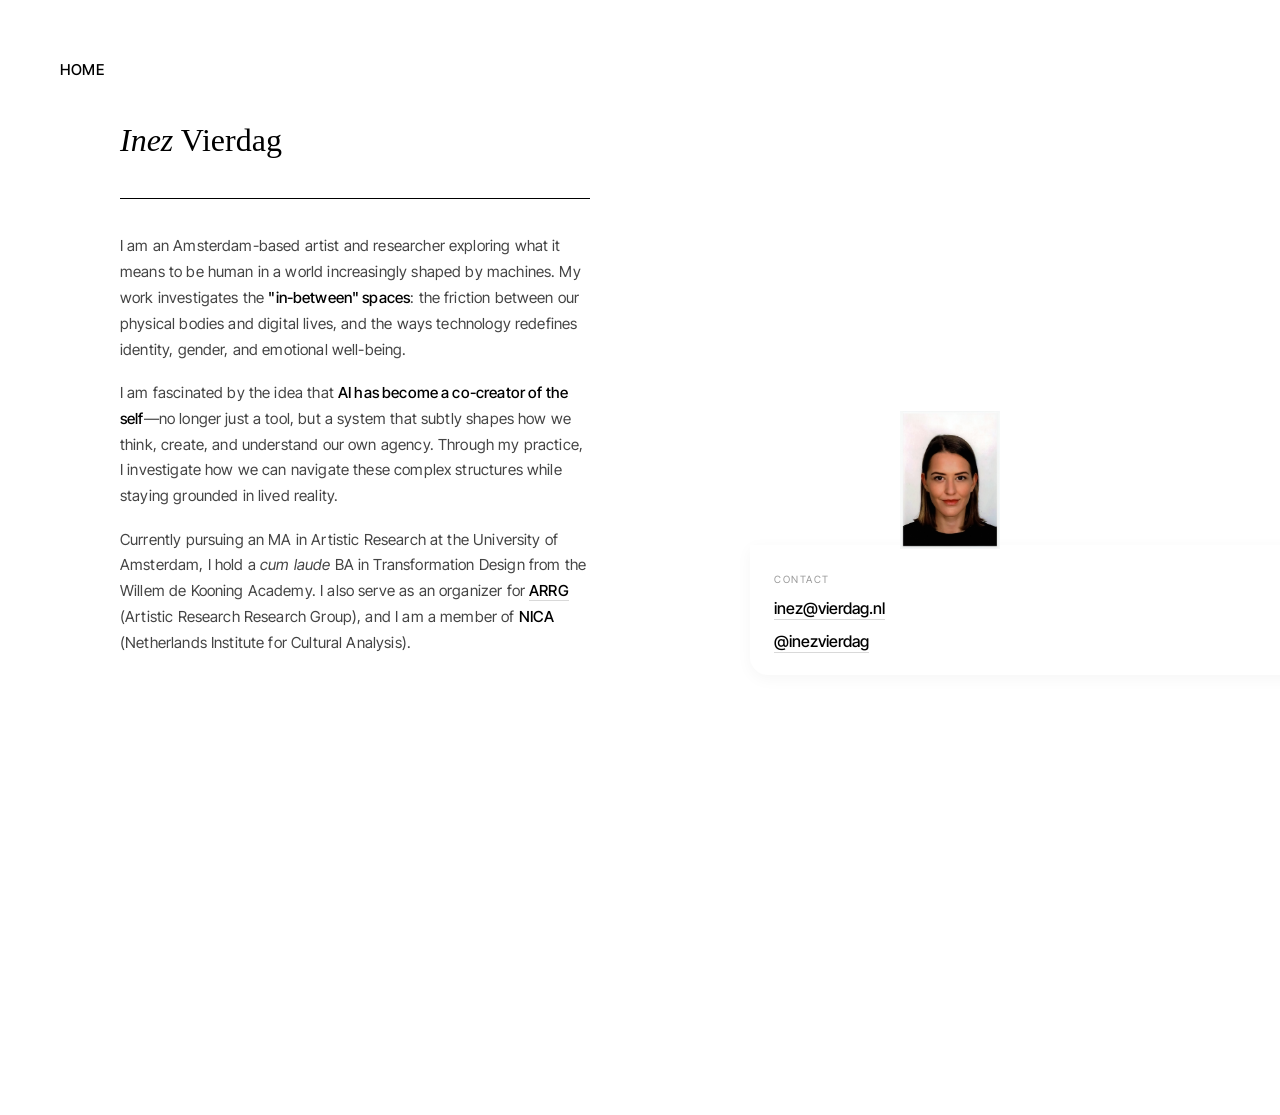
==== about.html @ 750e4aae "portfolio website" ====
<!DOCTYPE html>
<html lang="en">
<head>
    <meta charset="UTF-8">
    <meta name="viewport" content="width=device-width, initial-scale=1.0">
    <title>About | Inez Vierdag</title>
    <link rel="stylesheet" href="style.css">
    <link rel="preconnect" href="https://fonts.googleapis.com">
    <link rel="preconnect" href="https://fonts.gstatic.com" crossorigin>
    <link href="https://fonts.googleapis.com/css2?family=Inter+Tight:wght@400;500;800&family=Source+Serif+4:ital,wght@0,300;0,400;1,400&display=swap" rel="stylesheet">
</head>

<body class="project-page about-page">

    <nav>
        <div class="nav-item"><a href="index.html">Home</a></div>
        <div class="nav-item"><a href="about.html">About</a></div>
    </nav>

    <main class="split-layout">
        
        <section class="text-column">
            <h1 class="project-title"><em>Inez</em>  Vierdag</h1>
            <div class="meta-data">
                <br>
                <div class="exhibition-list">
                    <div class="ex-item fragment-link" data-target="about-image">
                    </div>
                </div>
            </div>
            <div class="project-abstract">
                <p>
                    I am an Amsterdam-based artist and researcher exploring what it means to be human in a world increasingly shaped by machines. My work investigates the <strong>"in-between" spaces</strong>: the friction between our physical bodies and digital lives, and the ways technology redefines identity, gender, and emotional well-being.
                </p>
                
                <p>
                    I am fascinated by the idea that <strong>AI has become a co-creator of the self</strong>—no longer just a tool, but a system that subtly shapes how we think, create, and understand our own agency. Through my practice, I investigate how we can navigate these complex structures while staying grounded in lived reality.
                </p>

                <p>
                    Currently pursuing an MA in Artistic Research at the University of Amsterdam, I hold a <em>cum laude</em> BA in Transformation Design from the Willem de Kooning Academy. I also serve as an organizer for <strong><a href="https://asca.uva.nl/content/research-groups/artistic-research/artistic-research.html" target="_blank" class="inline-link">ARRG</a></strong> (Artistic Research Research Group), and I am a member of <strong>NICA</strong> (Netherlands Institute for Cultural Analysis).
                </p>
            </div>
        </section>
        <section class="display-area" id="discovery-zone">
            <div class="contact-section meta-data">
                <p class="section-label">Contact</p>
                <p><a href="mailto:inez@vierdag.nl">inez@vierdag.nl</a></p>
                <p><a href="https://instagram.com/inezvierdag" target="_blank">@inezvierdag</a></p>
            </div>
            <div class="stack-container">
                <img id="about-image" src="assets/pf1.jpg" class="stack-item vivid" style="opacity: 1; max-height: 60vh !important; transform: translate(0,0);">
            </div>
        </section>
        
    </main>
</body>
</html>
---- style.css ----
/* GLOBAL SETTINGS */
body {
    font-family: 'Times New Roman', Times, serif;
    background-color: #ffffff;
    color: #000;
    height: 100vh;
    overflow: hidden;
    padding: 60px;
    cursor: default;
}
html, body {
    overflow-y: auto; 
    min-height: 100vh;
    overflow-x: hidden;
    scroll-behavior: smooth;
}

::-webkit-scrollbar {
    width: 6px;
}
::-webkit-scrollbar-thumb {
    background: rgba(0,0,0,0.1);
    border-radius: 10px;
}
a { text-decoration: none; cursor: pointer; }

/* --- MAIN NAVIGATION (Unified) --- */
nav,
.project-page nav,
.about-page nav {
    font-family: 'Inter Tight', sans-serif !important;
    display: flex;
    justify-content: space-between;
    align-items: center;
    width: 100%;
    font-size: 15px;
    font-weight: 500;
    font-style: normal;
    text-transform: uppercase;
    letter-spacing: 0.5px;
    margin-bottom: 40px;
    position: relative;
    z-index: 200;
    background: none;
    border: none;
    color: #000;
    gap: 0;
}

nav a,
.project-page nav a,
.about-page nav a {
    font-family: 'Inter Tight', sans-serif !important;
    font-weight: 500 !important;
    font-size: 15px !important;
    letter-spacing: 0.5px !important;
    text-transform: uppercase !important;
    color: #000 !important;
    background: none !important;
    border: none !important;
    text-decoration: none;
    padding: 0;
    transition: opacity 0.2s;
}

nav a:hover,
.project-page nav a:hover,
.about-page nav a:hover {
    opacity: 0.7;
}

/* Remove .main-nav and .project-nav customizations to avoid conflicts */
.main-nav, .main-nav .nav-item, .main-nav a, .project-nav { all: unset; }

/* --- NAV ITEM SPACING & ALIGNMENT --- */
.nav-item {
    display: flex;
    align-items: center;
    flex: 1 1 10;
    /* No extra padding for index-like look */
}

/* KINETIC CONTAINER */
.kinetic-container {
    display: flex;
    flex-direction: column;
    justify-content: center;
    height: 80vh; 
    position: relative;
    z-index: 10; 
}

/* MOVING ROWS */
.list-row {
    font-size: 3vw; 
    line-height: 1.8; 
    
    text-align: left; 
    padding-left: 15%;
    
    white-space: nowrap;
    animation: drift infinite alternate ease-in-out;
}

/* ANIMATION SPEEDS */
.delay-1 { animation-duration: 10s; }
.delay-2 { animation-duration: 14s; animation-direction: alternate-reverse; }
.delay-3 { animation-duration: 12s; }

@keyframes drift {
    0% { transform: translateX(-15px); }
    100% { transform: translateX(15px); }
}

/* LINK STYLES (More Visible/Direct) */
.hover-trigger {
    display: inline-block;
    color: transparent; 
    
    /* 2. DARKER OUTLINE */
    -webkit-text-stroke: 0.8px #888888; 
    
    /* 3. FASTER TRANSITION (Snappier) */
    transition: all 0.2s ease; 
}

.hover-trigger:hover {
    color: #000000; 
    -webkit-text-stroke: 0px transparent; 
    transform: translateX(10px); 
}

/* THE YEAR */
.year {
    font-family: 'Inter Tight', sans-serif;
    font-size: 1vw; 
    margin-left: 15px;
    font-style: normal;
    font-weight: 600; 
    color: #000;
    opacity: 1; 
}

/* FADE OTHERS */
.kinetic-container:hover .list-row a {
    opacity: 0.3; 
    filter: blur(0px); 
}

.kinetic-container .list-row a:hover {
    opacity: 1;
}

/* --- THE IMAGE CONTAINER --- */
#ghost-container {
    position: fixed;
    z-index: 100; 
    pointer-events: none; 
    opacity: 0;
    transition: opacity 0.3s ease; 
    background: transparent !important;
}

#ghost-image {
    display: block;
    width: 350px; 
    height: auto;
    box-shadow: none !important; 
    border: none !important;
    background: transparent !important;
}

#ghost-image img {
    background: transparent !important;
    border: none !important;
}

/* =========================================
   PROJECT PAGES :)
   ========================================= */

body.project-page {
    background-color: #ffffff;
    margin: 0;
    overflow: hidden; 
    height: 100vh;
    width: 100vw;
}

.split-layout {
    display: flex;
    width: 100vw;
    height: 100vh;
}


/* --- LEFT COLUMN: ULTRA-WIDE --- */
.text-column {
    width: 650px; 
    flex-shrink: 0;
    height: 100vh;
    padding: 0 120px 20px 60px; /* moved text higher by setting top padding to 0 */
    display: flex;
    flex-direction: column;
    z-index: 20;
    background-color: #fff;
    box-sizing: border-box;
}

.project-title {
    font-family: 'Times New Roman', Times, serif;
    font-size: 32px;
    font-weight: 300;
    margin-bottom: 40px;
    line-height: 1.1;
}

.meta-data {
    font-family: 'Inter Tight', sans-serif;
    font-size: 12px;
    text-transform: uppercase;
    border-top: 1px solid #000;
    width: 100%; 
    padding-top: 15px;
    margin-bottom: 0px;
}

.fragment-link {
    cursor: pointer;
    transition: opacity 0.3s ease;
    opacity: 0.5;
}
.fragment-link:hover { opacity: 1; }

.project-abstract {
    font-family: 'Source Serif 4', serif;
    font-size: 15px;
    line-height: 1.6;
    margin-top: 20px;
    margin-bottom: 1.2em; /* reduced from 3.5em to move contact section higher */
}

/* --- RIGHT SIDE: DYNAMIC SHAPE CANVAS --- */
.display-area {
    flex-grow: 1;
    height: 90vh;
    position:relative;
    background-color: #fff;
    overflow: visible;
    display: flex;
    align-items: center;
    justify-content: center;
}

.about-page .display-area .contact-section {
    position: absolute;
    right: 10px;
    left: 40px;
    top: 390px;
    z-index: 10;
    background: #fff;
    padding: 1.5em 2em 1em 2em;
    border-radius: 0 0 0 18px;
    box-shadow: 0 4px 16px rgba(0,0,0,0.04);
    align-items: flex-end;
    text-align: left;
}

/* --- THE STACK CONTAINER --- */
.stack-container {
    position: absolute;
    top: 50%;
    left: -150px; 
    right: 0;
    transform: translateY(-50%);
    height: 80vh; 
    display: flex;
    align-items: center;
    justify-content: center;
    pointer-events: none; 
    z-index: 100;
}

/* --- THE STACKED ITEMS --- */
.stack-item {
    position: absolute;
    width: auto;
    height: auto;
    max-width: 80%; 
    max-height: 60vh;
    
    opacity: 0; 
    filter: blur(10px);
    pointer-events: none; 
    
    transition: 
        opacity 2s cubic-bezier(0.25, 1, 0.5, 1), 
        filter 1s cubic-bezier(0.25, 1, 0.5, 1), 
        transform 1s cubic-bezier(0.25, 1, 0.5, 1);
}
/* ACTIVE STATE: Forced solid */
.stack-item.vivid {
    filter: blur(0px);
    z-index: 100;
    opacity: 1 !important; 
transition: 
        opacity 2s cubic-bezier(0.25, 1, 0.5, 1), 
        filter 1s cubic-bezier(0.25, 1, 0.5, 1), 
        transform 1s cubic-bezier(0.25, 1, 0.5, 1);
}

/* PINNED STATE: Forced solid and interactive */
.stack-item.pinned {
    filter: blur(0px);
    z-index: 200;
    pointer-events: auto;
    opacity: 1 !important; 
    transition: opacity 0.6s ease-out, filter 0.6s ease-out;
}

#media-3 {
    max-width: 60%; 
}
/* --- TARGETED SMALLER LOCAL VIDEO --- */
#media-4 {
    max-height: 60vh !important; 
    width: auto;
    display: flex;
    align-items: center;
    justify-content: center;
    background: transparent; 
}

#media-4 video {
    max-height: 60vh;
    width: auto;
    box-shadow: 0 10px 30px rgba(0,0,0,0.1);
}

/* --- OPTIONAL: ADJUSTING THE SCATTER RADIUS --- */
#media-4.vivid {
transition: 
        opacity 2s cubic-bezier(0.25, 1, 0.5, 1), 
        filter 1s cubic-bezier(0.25, 1, 0.5, 1), 
        transform 1s cubic-bezier(0.25, 1, 0.5, 1);
}
/* --- VIMEO: 9:16 CROP & VISIBILITY --- */

.vimeo-wrapper {
    /* Fixed vertical proportions for the crop */
    width: 36vh !important; 
    height: 60vh !important; 
    aspect-ratio: 9 / 16; 
    background: #000;
    overflow: hidden;
    display: flex;
    align-items: center;
    justify-content: center;
    box-shadow: 0 30px 60px rgba(0,0,0,0.3);
}

.vimeo-wrapper iframe {
    /* Scale and object-fit to achieve the 9:16 side-crop */
    width: 140%; 
    height: 100%;
    object-fit: cover;
    pointer-events: none;
}

/* --- STATES --- */
.stack-item.vivid {
    filter: blur(0px);
    opacity: 1 !important; 
    z-index: 150;
}

.stack-item.pinned {
    filter: blur(0px);
    opacity: 1 !important;
    z-index: 500;
    pointer-events: auto;
}

.pinned iframe {
    pointer-events: auto;
}
/* Special class applied via JS when triggered as a pair */
.stack-item.as-pair-1 {
    transform: translate(-55%, -5%) scale(0.85) !important;
    z-index: 150;
}

.stack-item.as-pair-2 {
    transform: translate(55%, 5%) scale(0.85) !important;
    z-index: 151;
}

/* Ensure media-3 starts visible on page load */
#media-3.vivid {
    opacity: 1 !important;
    filter: blur(0px);
    z-index: 100;
}


/* 1. THE BASE STATE (Hidden) */
.vimeo-wrapper-horizontal {
    position: absolute;
    width: 65vh !important; 
    aspect-ratio: 16 / 9; 
    background: #000;
    overflow: hidden;
    
    opacity: 0; 
    filter: blur(25px);
    pointer-events: none; 
    
    transition: 
        opacity 0.8s cubic-bezier(0.25, 1, 0.5, 1), 
        filter 0.8s cubic-bezier(0.25, 1, 0.5, 1), 
        transform 0.5s cubic-bezier(0.25, 1, 0.5, 1);
}

/* 2. THE VISIBLE STATE (When hovered) */
.vimeo-wrapper-horizontal.vivid {
    opacity: 1 !important;
    filter: blur(0px);
    z-index: 150;
}

/* 3. THE PINNED STATE (When clicked) */
.vimeo-wrapper-horizontal.pinned {
    opacity: 1 !important;
    filter: blur(0px);
    z-index: 500;
    pointer-events: auto;
}

/* 4. THE IFRAME RESET (Forces standard 16:9 look) */
.vimeo-wrapper-horizontal iframe {
    width: 100% !important;
    height: 100% !important;
    object-fit: cover;
}

/* Specific size for the opening image */
#media-7 {
    max-height: 40vh !important; 
    width: auto;
    box-shadow: 0 20px 40px rgba(0,0,0,0.1);
}

/* Ensure it stays sharp and centered when active */
#media-7.vivid {
    filter: blur(0px);
    opacity: 1 !important;
    transform: translate(0, 0); 
    z-index: 100;
}

/* Specific size for the opening image */
#media-10 {
    max-height: 10vh !important; 
    width: auto;
    box-shadow: 0 20px 40px rgba(0,0,0,0.1);
}

/* Ensure it stays sharp and centered when active */
#media-10.vivid {
    filter: blur(0px);
    opacity: 1 !important;
    transform: translate(0, 0); 
    z-index: 100;
}

/* =========================================
   ABOUT PAGE
   ========================================= */

.about-page .split-layout {
    align-items: flex-start; 
    padding-top: 4vh; 
}

/* 1. Name Title Spacing */
.about-page .project-title {
    margin-top: -2rem;
    margin-bottom: 0rem; 
    font-family: 'Times New Roman', Times, serif;
    font-size: 32px;
    font-weight: 300;
    margin-bottom: 40px;
    line-height: 1.1;
}

.about-page .display-area {
    margin-top: 0;
}

/* 2. Main Text Styling */
.about-page .project-abstract p {
    font-family: 'Inter Tight', sans-serif;
    font-size: 0.95rem;
    font-weight: 400;
    line-height: 1.7;
    color: #444;
    letter-spacing: 0.01em;
    margin-top: -1rem;
    margin-bottom: 2.2em; /* increased space between paragraphs */
}

.about-page .project-abstract strong {
    font-weight: 500;
    color: #000;
}

/* 3. Contact Section  */
.about-page .contact-section {
    margin-top: 0; /* removed negative margin, now flush with above */
    padding-bottom: 4rem; 
    border: none; 
}

.about-page .contact-section p {
    margin-bottom: 0.8rem; 
}

/* 4. Unified Link Styling (Contact & Inline) */
.about-page .inline-link {
    font-family: 'Inter Tight', sans-serif;
    text-decoration: none;
    color: #000;
    border-bottom: 1px solid rgba(0,0,0,0.15);
    transition: all 0.3s ease;
}
.about-page .contact-section a{
    font-family: 'Inter Tight', sans-serif;
    text-decoration: none;
    font-weight: 500;
    text-transform: none;
    color: #000;
    font-size: 1rem;
    border-bottom: 1px solid rgba(0,0,0,0.15); 
    transition: all 0.3s ease;
    padding-bottom: 1px;
    padding-top: -10px;
}

/* 5. Unified Hover State */
.about-page .contact-section a:hover,
.about-page .inline-link:hover {
    border-bottom-color: #000; 
    background-color: rgba(0,0,0,0.03); 
    opacity: 0.8;
}

.about-page .section-label {
    border: none;
    text-transform: uppercase;
    font-size: 10px;
    letter-spacing: 0.15em;
    color: #999;
    margin-bottom: 1.2rem;
    display: block;
}

/* --- ABOUT PAGE IMAGE  --- */

.about-page #about-image {
    max-height: 40vh !important; 
    width: auto;                 
    max-width: 100px;        
    display: block;
    margin-top: -10rem;        
}
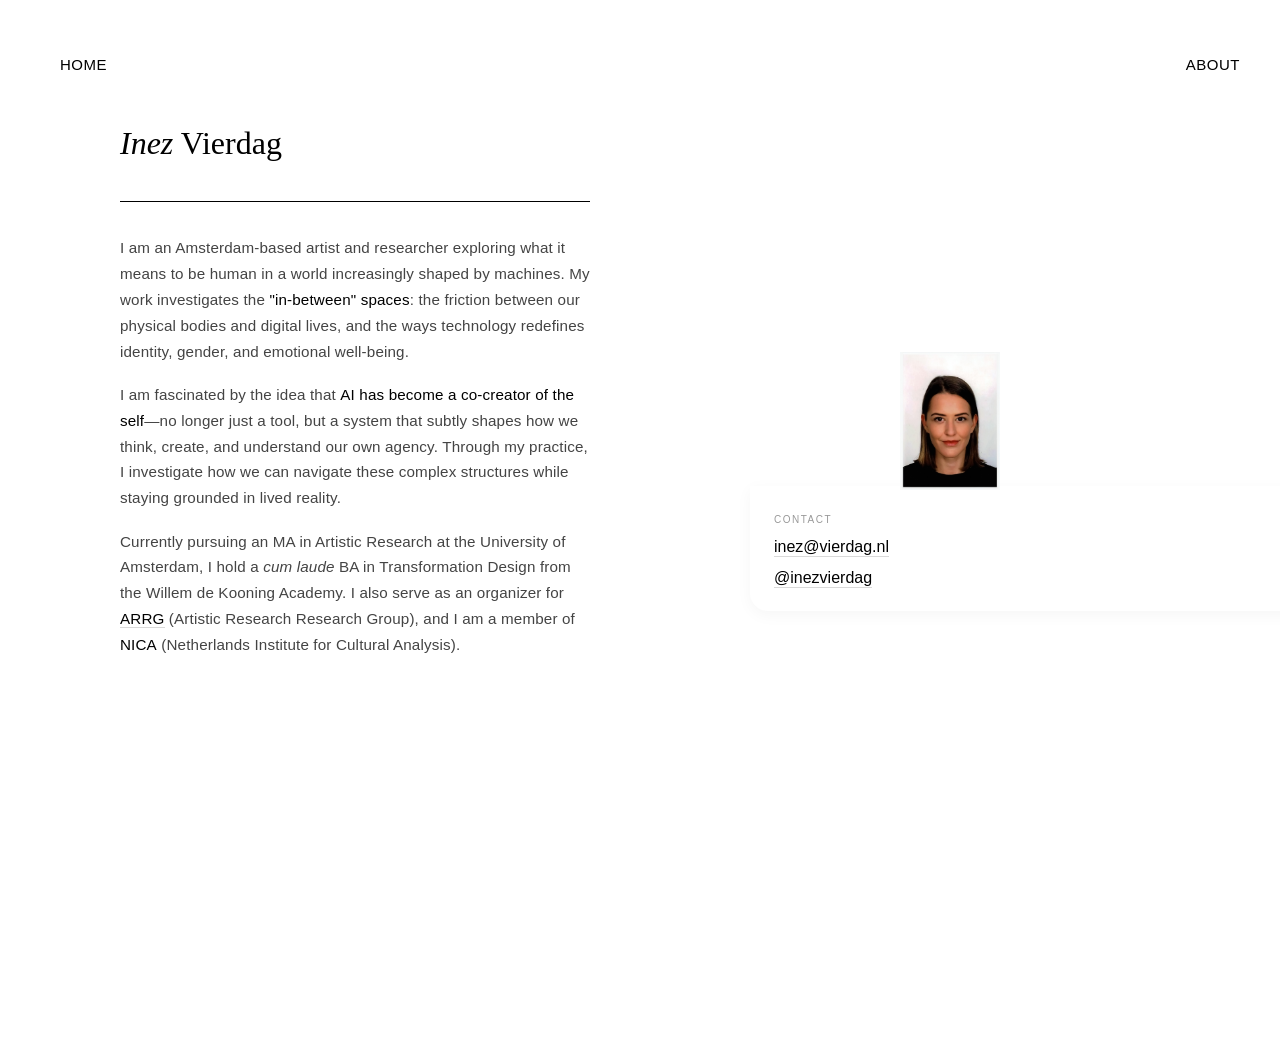
==== commit 2383c2b0: "small details" ====
--- a/about.html
+++ b/about.html
@@ -3,11 +3,8 @@
 <head>
     <meta charset="UTF-8">
     <meta name="viewport" content="width=device-width, initial-scale=1.0">
-    <title>About | Inez Vierdag</title>
-    <link rel="stylesheet" href="style.css">
-    <link rel="preconnect" href="https://fonts.googleapis.com">
-    <link rel="preconnect" href="https://fonts.gstatic.com" crossorigin>
-    <link href="https://fonts.googleapis.com/css2?family=Inter+Tight:wght@400;500;800&family=Source+Serif+4:ital,wght@0,300;0,400;1,400&display=swap" rel="stylesheet">
+    <title>Inez Vierdag | A.I. Doorbitch</title>
+    <link rel="stylesheet" href="../style.css">
 </head>
 
 <body class="project-page about-page">
--- a/style.css
+++ b/style.css
@@ -6,7 +6,7 @@
     height: 100vh;
     overflow: hidden;
     padding: 60px;
-    cursor: default;
+    cursor: pointer;
 }
 html, body {
     overflow-y: auto; 
@@ -33,34 +33,40 @@
     justify-content: space-between;
     align-items: center;
     width: 100%;
+    flex-wrap: wrap;
     font-size: 15px;
-    font-weight: 500;
+    font-weight: 600;
     font-style: normal;
     text-transform: uppercase;
     letter-spacing: 0.5px;
     margin-bottom: 40px;
+    padding: 8px 0;
     position: relative;
-    z-index: 200;
+    z-index: 500; /* ensure nav stays above other elements */
     background: none;
     border: none;
     color: #000;
-    gap: 0;
 }
 
 nav a,
 .project-page nav a,
 .about-page nav a {
     font-family: 'Inter Tight', sans-serif !important;
+    display: flex;
     font-weight: 500 !important;
+    align-items: center;
     font-size: 15px !important;
     letter-spacing: 0.5px !important;
+    margin-bottom: 40px;
     text-transform: uppercase !important;
     color: #000 !important;
     background: none !important;
     border: none !important;
     text-decoration: none;
-    padding: 0;
     transition: opacity 0.2s;
+    display: block; /* makes each link full-width on mobile */
+    padding: 8px 0;
+    z-index: 500; /* ensure nav stays above other elements */
 }
 
 nav a:hover,
@@ -69,8 +75,22 @@
     opacity: 0.7;
 }
 
-/* Remove .main-nav and .project-nav customizations to avoid conflicts */
-.main-nav, .main-nav .nav-item, .main-nav a, .project-nav { all: unset; }
+/* Adjust main-nav and project-nav without hiding links */
+.main-nav, .project-nav {
+    list-style: none;
+    margin: 0;
+    padding: 0;
+}
+
+.main-nav .nav-item,
+.main-nav a,
+.project-nav .nav-item,
+.project-nav a {
+    display: inline-block;
+    font-family: 'Inter Tight', sans-serif !important;
+    text-decoration: none;
+    color: #000;
+}
 
 /* --- NAV ITEM SPACING & ALIGNMENT --- */
 .nav-item {
@@ -220,9 +240,15 @@
     font-size: 12px;
     text-transform: uppercase;
     border-top: 1px solid #000;
+    font-weight: 400;
     width: 100%; 
     padding-top: 15px;
     margin-bottom: 0px;
+}
+
+.meta-data strong {
+    font-weight: 600;
+    color: #000;
 }
 
 .fragment-link {
@@ -484,7 +510,7 @@
 
 /* 1. Name Title Spacing */
 .about-page .project-title {
-    margin-top: -2rem;
+    margin-top: 0rem;
     margin-bottom: 0rem; 
     font-family: 'Times New Roman', Times, serif;
     font-size: 32px;
@@ -576,3 +602,154 @@
 
 
 
+/* =========================================
+   MOBILE-ONLY OPTIMIZED LAYOUT
+   max-width: 480px
+   ========================================= */
+/* ==============================
+   TRUE MOBILE LAYOUT (phones)
+   ============================== */
+@media (max-width: 480px) {
+
+    body,
+    body.project-page,
+    body.about-page {
+        padding: 16px;
+        height: auto !important;
+        min-height: 100dvh;
+        overflow-y: auto !important;
+    }
+
+    /* Stack main layout vertically */
+    .split-layout {
+        flex-direction: column !important;
+        width: 100% !important;
+        height: auto !important;
+    }
+
+    /* Full-width text column */
+    .text-column {
+        width: 100% !important;
+        padding: 16px !important;
+        height: auto !important;
+    }
+
+    /* Display area scales down */
+    .display-area {
+        width: 100% !important;
+        min-height: 30vh !important;
+        margin-top: 1rem;
+        overflow: visible !important;
+    }
+
+    /* Project title & abstract readable */
+    .project-title {
+        font-size: 6vw !important;
+        line-height: 1.3 !important;
+        margin-bottom: 1rem;
+    }
+
+    .project-abstract p {
+        font-size: 16px !important;
+        line-height: 1.6 !important;
+        margin-bottom: 1rem;
+    }
+
+    /* Scale stacked media */
+    .stack-item,
+    #media-3,
+    #media-4 video,
+    .vimeo-wrapper,
+    #media-7,
+    #media-10 {
+        max-width: 95% !important;
+        max-height: 40vh !important;
+        position: relative !important;
+        margin: 1rem auto !important;
+    }
+
+    .vimeo-wrapper iframe,
+    #media-4 video {
+        width: 100% !important;
+        height: auto !important;
+    }
+
+    /* Nav: vertical, touch-friendly */
+    nav {
+        flex-direction: column !important;
+        align-items: flex-start !important;
+        gap: 16px !important;
+    }
+
+    nav a {
+        font-size: 18px !important;
+        display: block !important;
+        padding: 8px 0 !important;
+    }
+
+    /* Contact section stacks below everything */
+    .about-page .contact-section {
+        position: relative !important;
+        top: auto !important;
+        left: auto !important;
+        right: auto !important;
+        margin-top: 2rem !important;
+        padding: 1.5rem !important;
+        box-shadow: none !important;
+    }
+
+    /* Disable hover effects on mobile */
+    .hover-trigger {
+        color: #000 !important;
+        -webkit-text-stroke: 0 !important;
+        transform: none !important;
+        opacity: 1 !important;
+    }
+
+    /* About button visible */
+    nav a[href*="about.html"] {
+        position: relative !important;
+        z-index: 1000 !important;
+        display: inline-block !important;
+    }
+
+    /* Kinetic rows simplified */
+    .list-row {
+        font-size: 6vw !important;
+        padding-left: 5% !important;
+        white-space: normal;
+    }
+
+    .year {
+        font-size: 3vw !important;
+    }
+}
+/* Ensure About link is visible on desktop and mobile */
+nav a[href*="about.html"] {
+    display: inline-block !important; /* horizontal layout for desktop */
+    position: relative !important;
+    z-index: 2000 !important; /* above stack-items and other content */
+    visibility: visible !important;
+    opacity: 1 !important;
+    pointer-events: auto !important;
+    right: 100px;
+    width: 100%;
+}
+/* Ensure nav and About link are always on top */
+nav {
+    position: fixed !important;
+    top: 40px;
+    left: 60px;
+    width: 100%;
+    z-index: 3000 !important;
+    background: rgba(255, 255, 255, 0.95); /* optional for visibility */
+}
+
+nav a[href*="about.html"] {
+    position: relative !important;
+    z-index: 3001 !important;
+}
+
+body.project-page .text-column {
+    padding-top: 30px !important; /* moves text down to match index */
+}
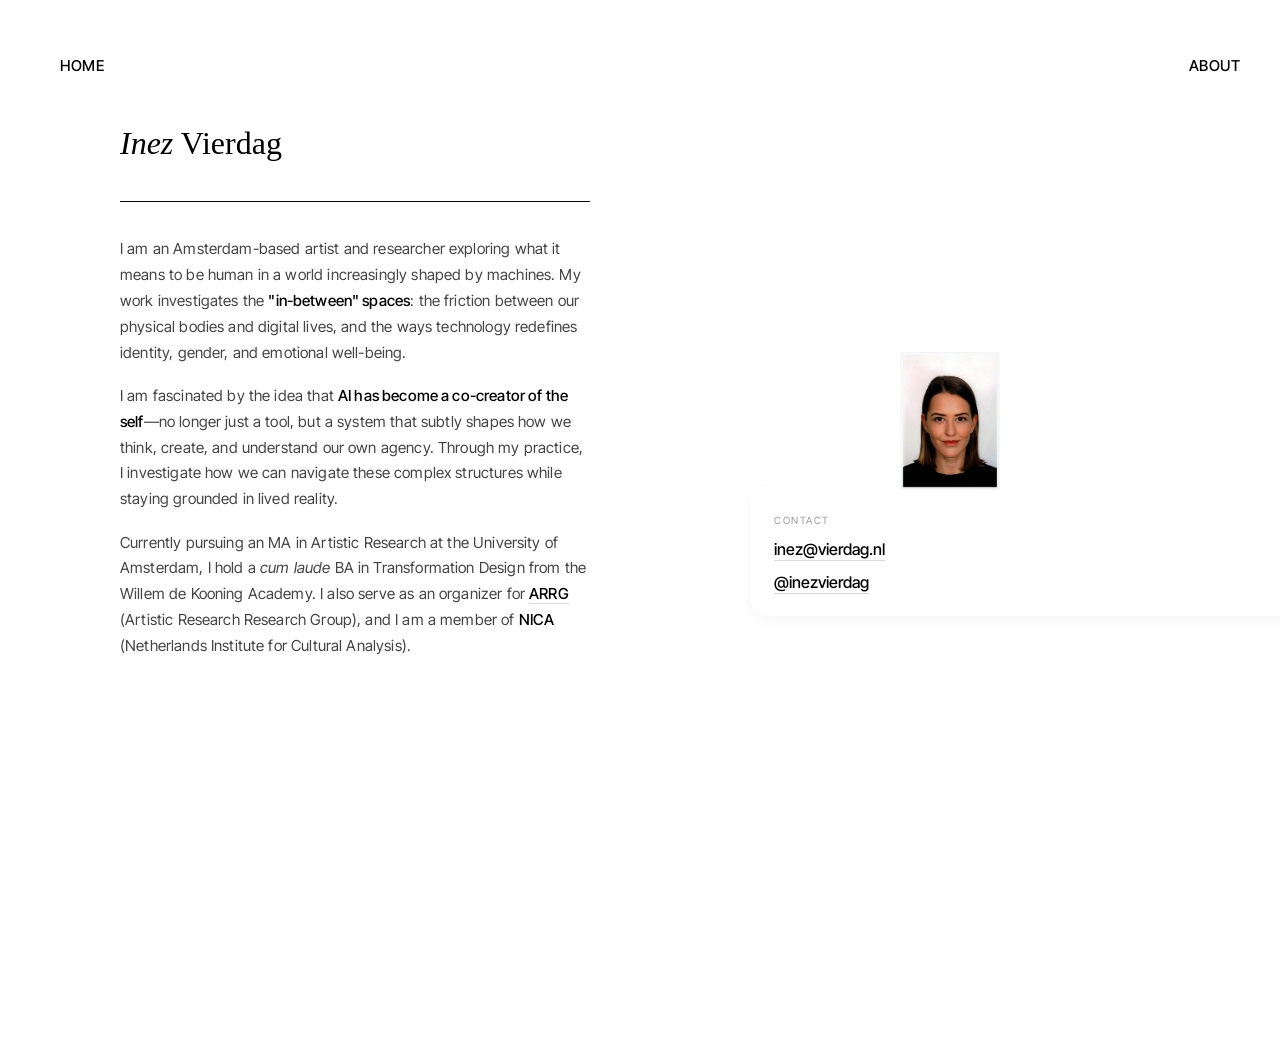
==== commit d134c7a3: "phone edit" ====
--- a/about.html
+++ b/about.html
@@ -5,6 +5,10 @@
     <meta name="viewport" content="width=device-width, initial-scale=1.0">
     <title>Inez Vierdag | A.I. Doorbitch</title>
     <link rel="stylesheet" href="../style.css">
+
+    <link rel="preconnect" href="https://fonts.googleapis.com">
+    <link rel="preconnect" href="https://fonts.gstatic.com" crossorigin>
+    <link href="https://fonts.googleapis.com/css2?family=Inter+Tight:ital,wght@0,400;0,600;1,400&family=Space+Grotesk:wght@300;400;600&display=swap" rel="stylesheet">
 </head>
 
 <body class="project-page about-page">
--- a/style.css
+++ b/style.css
@@ -723,6 +723,73 @@
     .year {
         font-size: 3vw !important;
     }
+
+    /* Mobile-specific nav adjustments */
+    nav {
+        position: relative !important;
+        top: auto !important;
+        left: auto !important;
+        width: 100% !important;
+        background: none !important;
+        z-index: auto !important;
+    }
+
+    nav a[href*="about.html"] {
+        right: auto !important;
+        width: auto !important;
+    }
+}
+
+/* Mobile-specific layout adjustments */
+@media (max-width: 480px) {
+
+    /* Stack nav items vertically */
+    nav {
+        flex-direction: column !important;
+        align-items: flex-start !important;
+        gap: 16px !important;
+        position: relative !important; /* ensure nav is in flow */
+        top: auto !important;
+        left: auto !important;
+        width: 100% !important;
+        background: none !important;
+        z-index: auto !important;
+    }
+
+    /* About link and all nav links full width */
+    nav a {
+        display: block !important;
+        width: 100% !important;
+        position: relative !important;
+        z-index: 1000 !important;
+        padding: 8px 0 !important;
+    }
+
+    /* Move text-column below nav */
+    .text-column {
+        padding-top: 16px !important;
+        width: 100% !important;
+        order: 1; /* ensure it appears below nav in flex container */
+    }
+
+    /* Adjust main split layout to column */
+    .split-layout {
+        flex-direction: column !important;
+        height: auto !important;
+    }
+
+    /* Optional: reduce spacing for mobile readability */
+    .project-title {
+        font-size: 6vw !important;
+        line-height: 1.3 !important;
+        margin-bottom: 1rem !important;
+    }
+
+    .project-abstract p {
+        font-size: 16px !important;
+        line-height: 1.6 !important;
+        margin-bottom: 1rem !important;
+    }
 }
 /* Ensure About link is visible on desktop and mobile */
 nav a[href*="about.html"] {
@@ -752,4 +819,269 @@
 
 body.project-page .text-column {
     padding-top: 30px !important; /* moves text down to match index */
+}
+/* Mobile: stack text above image and reduce text width */
+@media (max-width: 480px) {
+
+    /* Reduce width of text-column for readability */
+    .text-column {
+        width: 90% !important;
+        max-width: 400px !important;
+        padding: 16px !important;
+        margin: 0 auto !important;
+    }
+
+    /* Stack display-area under text-column */
+    .display-area {
+        width: 100% !important;
+        margin-top: 1rem !important;
+        order: 2 !important; /* ensures it comes after text-column */
+    }
+
+    /* Ensure stack items and media scale properly */
+    .stack-item,
+    #media-3,
+    #media-4 video,
+    .vimeo-wrapper,
+    #media-7,
+    #media-10 {
+        max-width: 95% !important;
+        max-height: 40vh !important;
+        position: relative !important;
+        margin: 1rem auto !important;
+    }
+}
+/* Mobile: center display-area image */
+@media (max-width: 480px) {
+
+    .display-area {
+        display: flex !important;
+        justify-content: center !important;
+        align-items: center !important;
+        flex-direction: column !important;
+    }
+
+    .stack-item,
+    #media-3,
+    #media-4 video,
+    .vimeo-wrapper,
+    #media-7,
+    #media-10 {
+        margin-left: auto !important;
+        margin-right: auto !important;
+    }
+}
+/* Mobile: full-width nav above text */
+@media (max-width: 480px) {
+    nav {
+        position: relative !important; /* ensure nav is in flow, not over text */
+        top: auto !important;
+        left: auto !important;
+        width: 100% !important; /* full width */
+        background: #fff !important; /* optional background for visibility */
+        z-index: auto !important;
+        flex-direction: column !important;
+        align-items: flex-start !important;
+        gap: 16px !important;
+        padding: 8px 0 !important;
+    }
+
+    nav a {
+        width: 100% !important; /* full-width links */
+        display: block !important;
+        padding: 8px 16px !important; /* touch-friendly padding */
+    }
+
+    /* Ensure text-column is below nav */
+    .split-layout {
+        flex-direction: column !important;
+    }
+
+    .text-column {
+        order: 2 !important; /* text below nav */
+        width: 90% !important;
+        max-width: 400px !important;
+        margin: 0 auto !important;
+        padding: 8px 16px !important; /* reduced top/bottom padding */
+    }
+
+    .display-area {
+        order: 3 !important; /* images below text */
+        width: 100% !important;
+        margin-top: 1rem !important;
+    }
+}
+/* Mobile: nav over text, top-right corner, minimal spacing, no background */
+@media (max-width: 480px) {
+    nav {
+        position: absolute !important;
+        top: 8px !important;
+        right: 8px !important;
+        width: auto !important;
+        background: transparent !important; /* remove white background */
+        padding: 4px 8px !important; /* reduced padding */
+        flex-direction: column !important;
+        align-items: flex-end !important;
+        z-index: 4000 !important; /* above other content */
+    }
+
+    nav a {
+        width: auto !important;
+        display: block !important;
+        padding: 2px 4px !important; /* minimal padding */
+        text-align: right !important;
+    }
+
+    .split-layout {
+        flex-direction: column !important; /* keep text and images stacked */
+    }
+
+    .text-column {
+        order: 2 !important; /* text below nav visually */
+        margin-top: 0 !important;
+        padding: 8px 16px !important;
+    }
+}
+/* Mobile improvements for index page */
+@media (max-width: 480px) {
+
+    /* Stack nav vertically and place top-right for index page */
+    body.index-page nav {
+        position: absolute !important;
+        top: 8px !important;
+        right: 8px !important;
+        width: auto !important;
+        background: transparent !important;
+        padding: 4px 8px !important;
+        flex-direction: column !important;
+        align-items: flex-end !important;
+        z-index: 4000 !important;
+    }
+
+    body.index-page nav a {
+        display: block !important;
+        width: auto !important;
+        padding: 2px 4px !important;
+        text-align: right !important;
+    }
+
+    /* Stack main content vertically */
+    body.index-page .split-layout {
+        flex-direction: column !important;
+        width: 100% !important;
+        height: auto !important;
+    }
+
+    /* Make kinetic container readable */
+    body.index-page .kinetic-container {
+        height: auto !important;
+        padding-top: 16px !important;
+        padding-bottom: 16px !important;
+    }
+
+    body.index-page .list-row {
+        font-size: 6vw !important;
+        padding-left: 5% !important;
+        white-space: normal;
+        line-height: 1.6 !important;
+    }
+
+    body.index-page .year {
+        font-size: 3vw !important;
+    }
+
+    /* Center and resize ghost images */
+    #ghost-container, #ghost-image {
+        width: 90% !important;
+        max-width: 300px !important;
+        margin: 0 auto !important;
+        left: 50% !important;
+        transform: translateX(-50%) !important;
+    }
+
+    /* Reduce spacing around text */
+    body.index-page .text-column {
+        width: 90% !important;
+        max-width: 400px !important;
+        padding: 8px 16px !important;
+        margin: 0 auto !important;
+    }
+
+    /* Adjust project title */
+    body.index-page .project-title {
+        font-size: 6vw !important;
+        line-height: 1.3 !important;
+        margin-bottom: 1rem !important;
+    }
+
+}
+
+/* Mobile: larger index page text and elements */
+@media (max-width: 480px) {
+
+    /* Make kinetic container taller for visibility */
+    body.index-page .kinetic-container {
+        height: auto !important;
+        min-height: 50vh !important;
+        padding-top: 24px !important;
+        padding-bottom: 24px !important;
+    }
+
+    /* Increase font size of moving rows */
+    body.index-page .list-row {
+        font-size: 8vw !important;
+        padding-left: 5% !important;
+        white-space: normal;
+        line-height: 1.6 !important;
+    }
+
+    /* Increase year size */
+    body.index-page .year {
+        font-size: 4vw !important;
+    }
+
+    /* Center and enlarge ghost images */
+    #ghost-container, #ghost-image {
+        width: 95% !important;
+        max-width: 400px !important;
+        margin: 0 auto !important;
+        left: 50% !important;
+        transform: translateX(-50%) !important;
+    }
+
+    /* Increase text column width for readability */
+    body.index-page .text-column {
+        width: 95% !important;
+        max-width: 450px !important;
+        padding: 12px 16px !important;
+        margin: 0 auto !important;
+    }
+
+    /* Project title bigger */
+    body.index-page .project-title {
+        font-size: 8vw !important;
+        line-height: 1.3 !important;
+        margin-bottom: 1.2rem !important;
+    }
+}
+@media (max-width: 420px) {
+
+    body.index-page .text-column {
+        font-size: 18px !important;
+    }
+
+    body.index-page .list-row {
+        font-size: 10vw !important; 
+    }
+
+    body.index-page .project-title {
+        font-size: 10vw !important;
+        line-height: 1.3 !important;
+    }
+}
+@media (max-width: 420px) {
+    body.index-page nav a {
+        font-size: 20px !important; 
+        padding: 10px 8px !important; /* slightly more padding */
+    }
 }
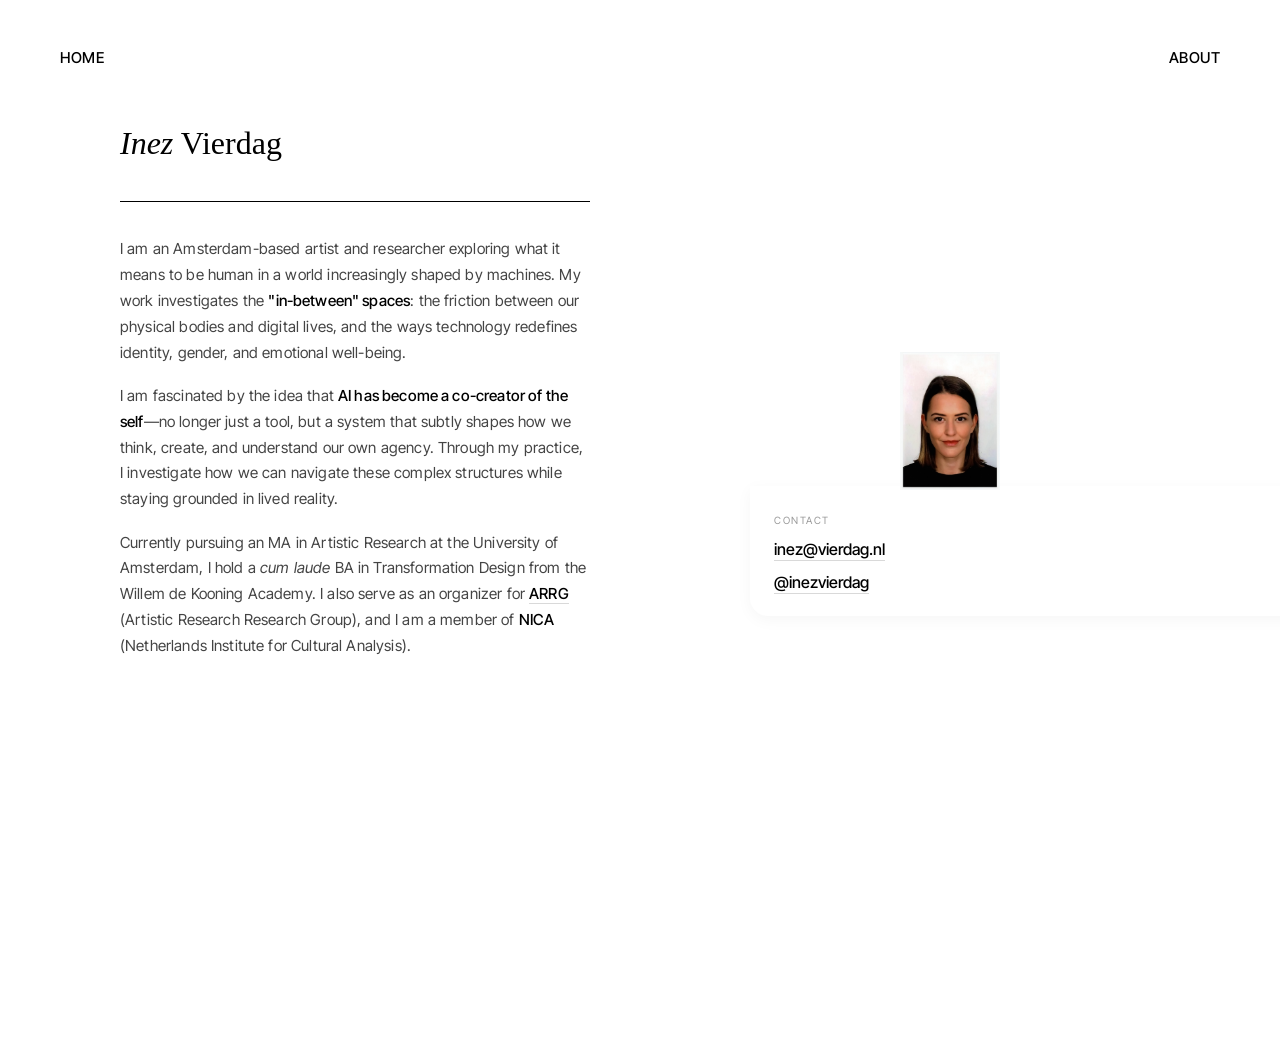
==== commit 19350497: "fix(site): repair broken assets, mobile/tablet layout; add design tokens" ====
--- a/about.html
+++ b/about.html
@@ -8,7 +8,7 @@
 
     <link rel="preconnect" href="https://fonts.googleapis.com">
     <link rel="preconnect" href="https://fonts.gstatic.com" crossorigin>
-    <link href="https://fonts.googleapis.com/css2?family=Inter+Tight:ital,wght@0,400;0,600;1,400&family=Space+Grotesk:wght@300;400;600&display=swap" rel="stylesheet">
+    <link href="https://fonts.googleapis.com/css2?family=Inter+Tight:ital,wght@0,400;0,600;1,400&family=Source+Serif+4:ital,opsz,wght@0,8..60,400;1,8..60,400&display=swap" rel="stylesheet">
 </head>
 
 <body class="project-page about-page">
--- a/style.css
+++ b/style.css
@@ -1,11 +1,38 @@
+/* DESIGN TOKENS */
+:root {
+    /* Color */
+    --color-ink: #000;
+    --color-paper: #fff;
+    --color-body-text: #444;
+    --color-muted: #999;
+    --color-line: rgba(0, 0, 0, 0.1);
+    --color-line-strong: rgba(0, 0, 0, 0.15);
+    --color-shadow-soft: rgba(0, 0, 0, 0.04);
+    --color-shadow-mid: rgba(0, 0, 0, 0.1);
+    --color-shadow-strong: rgba(0, 0, 0, 0.3);
+
+    /* Typography */
+    --font-serif: 'Times New Roman', Times, serif;
+    --font-sans: 'Inter Tight', sans-serif;
+    --font-serif-body: 'Source Serif 4', serif;
+
+    /* Spacing */
+    --space-page-padding: 60px;
+    --space-nav-gap: 40px;
+
+    /* Layout */
+    --width-text-column: 650px;
+    --width-text-column-tablet: 40vw;
+}
+
 /* GLOBAL SETTINGS */
 body {
-    font-family: 'Times New Roman', Times, serif;
-    background-color: #ffffff;
-    color: #000;
+    font-family: var(--font-serif);
+    background-color: var(--color-paper);
+    color: var(--color-ink);
     height: 100vh;
     overflow: hidden;
-    padding: 60px;
+    padding: var(--space-page-padding);
     cursor: pointer;
 }
 html, body {
@@ -24,54 +51,46 @@
 }
 a { text-decoration: none; cursor: pointer; }
 
-/* --- MAIN NAVIGATION (Unified) --- */
-nav,
-.project-page nav,
-.about-page nav {
-    font-family: 'Inter Tight', sans-serif !important;
+/* --- MAIN NAVIGATION (single source of truth — fixed overlay, all pages) --- */
+nav {
+    font-family: var(--font-sans);
     display: flex;
     justify-content: space-between;
     align-items: center;
-    width: 100%;
     flex-wrap: wrap;
     font-size: 15px;
     font-weight: 600;
     font-style: normal;
     text-transform: uppercase;
     letter-spacing: 0.5px;
-    margin-bottom: 40px;
-    padding: 8px 0;
-    position: relative;
-    z-index: 500; /* ensure nav stays above other elements */
+    position: fixed;
+    top: 40px;
+    left: var(--space-page-padding);
+    width: calc(100% - (var(--space-page-padding) * 2));
+    z-index: 3000;
     background: none;
     border: none;
-    color: #000;
-}
-
-nav a,
-.project-page nav a,
-.about-page nav a {
-    font-family: 'Inter Tight', sans-serif !important;
-    display: flex;
-    font-weight: 500 !important;
-    align-items: center;
-    font-size: 15px !important;
-    letter-spacing: 0.5px !important;
-    margin-bottom: 40px;
-    text-transform: uppercase !important;
-    color: #000 !important;
-    background: none !important;
-    border: none !important;
+    color: var(--color-ink);
+    padding: 0;
+    margin: 0;
+}
+
+nav a {
+    font-family: var(--font-sans);
+    display: block;
+    font-weight: 500;
+    font-size: 15px;
+    letter-spacing: 0.5px;
+    text-transform: uppercase;
+    color: var(--color-ink);
+    background: none;
+    border: none;
     text-decoration: none;
     transition: opacity 0.2s;
-    display: block; /* makes each link full-width on mobile */
     padding: 8px 0;
-    z-index: 500; /* ensure nav stays above other elements */
-}
-
-nav a:hover,
-.project-page nav a:hover,
-.about-page nav a:hover {
+}
+
+nav a:hover {
     opacity: 0.7;
 }
 
@@ -87,9 +106,9 @@
 .project-nav .nav-item,
 .project-nav a {
     display: inline-block;
-    font-family: 'Inter Tight', sans-serif !important;
+    font-family: var(--font-sans);
     text-decoration: none;
-    color: #000;
+    color: var(--color-ink);
 }
 
 /* --- NAV ITEM SPACING & ALIGNMENT --- */
@@ -145,19 +164,19 @@
 }
 
 .hover-trigger:hover {
-    color: #000000; 
+    color: var(--color-ink); 
     -webkit-text-stroke: 0px transparent; 
     transform: translateX(10px); 
 }
 
 /* THE YEAR */
 .year {
-    font-family: 'Inter Tight', sans-serif;
+    font-family: var(--font-sans);
     font-size: 1vw; 
     margin-left: 15px;
     font-style: normal;
     font-weight: 600; 
-    color: #000;
+    color: var(--color-ink);
     opacity: 1; 
 }
 
@@ -200,7 +219,7 @@
    ========================================= */
 
 body.project-page {
-    background-color: #ffffff;
+    background-color: var(--color-paper);
     margin: 0;
     overflow: hidden; 
     height: 100vh;
@@ -216,19 +235,20 @@
 
 /* --- LEFT COLUMN: ULTRA-WIDE --- */
 .text-column {
-    width: 650px; 
+    width: var(--width-text-column);
+    max-width: 55vw;
     flex-shrink: 0;
     height: 100vh;
     padding: 0 120px 20px 60px; /* moved text higher by setting top padding to 0 */
     display: flex;
     flex-direction: column;
     z-index: 20;
-    background-color: #fff;
+    background-color: var(--color-paper);
     box-sizing: border-box;
 }
 
 .project-title {
-    font-family: 'Times New Roman', Times, serif;
+    font-family: var(--font-serif);
     font-size: 32px;
     font-weight: 300;
     margin-bottom: 40px;
@@ -236,10 +256,10 @@
 }
 
 .meta-data {
-    font-family: 'Inter Tight', sans-serif;
+    font-family: var(--font-sans);
     font-size: 12px;
     text-transform: uppercase;
-    border-top: 1px solid #000;
+    border-top: 1px solid var(--color-ink);
     font-weight: 400;
     width: 100%; 
     padding-top: 15px;
@@ -248,7 +268,7 @@
 
 .meta-data strong {
     font-weight: 600;
-    color: #000;
+    color: var(--color-ink);
 }
 
 .fragment-link {
@@ -259,7 +279,7 @@
 .fragment-link:hover { opacity: 1; }
 
 .project-abstract {
-    font-family: 'Source Serif 4', serif;
+    font-family: var(--font-serif-body);
     font-size: 15px;
     line-height: 1.6;
     margin-top: 20px;
@@ -271,7 +291,7 @@
     flex-grow: 1;
     height: 90vh;
     position:relative;
-    background-color: #fff;
+    background-color: var(--color-paper);
     overflow: visible;
     display: flex;
     align-items: center;
@@ -284,7 +304,7 @@
     left: 40px;
     top: 390px;
     z-index: 10;
-    background: #fff;
+    background: var(--color-paper);
     padding: 1.5em 2em 1em 2em;
     border-radius: 0 0 0 18px;
     box-shadow: 0 4px 16px rgba(0,0,0,0.04);
@@ -377,7 +397,7 @@
     width: 36vh !important; 
     height: 60vh !important; 
     aspect-ratio: 9 / 16; 
-    background: #000;
+    background: var(--color-ink);
     overflow: hidden;
     display: flex;
     align-items: center;
@@ -434,7 +454,7 @@
     position: absolute;
     width: 65vh !important; 
     aspect-ratio: 16 / 9; 
-    background: #000;
+    background: var(--color-ink);
     overflow: hidden;
     
     opacity: 0; 
@@ -512,7 +532,7 @@
 .about-page .project-title {
     margin-top: 0rem;
     margin-bottom: 0rem; 
-    font-family: 'Times New Roman', Times, serif;
+    font-family: var(--font-serif);
     font-size: 32px;
     font-weight: 300;
     margin-bottom: 40px;
@@ -525,11 +545,11 @@
 
 /* 2. Main Text Styling */
 .about-page .project-abstract p {
-    font-family: 'Inter Tight', sans-serif;
+    font-family: var(--font-sans);
     font-size: 0.95rem;
     font-weight: 400;
     line-height: 1.7;
-    color: #444;
+    color: var(--color-body-text);
     letter-spacing: 0.01em;
     margin-top: -1rem;
     margin-bottom: 2.2em; /* increased space between paragraphs */
@@ -537,7 +557,7 @@
 
 .about-page .project-abstract strong {
     font-weight: 500;
-    color: #000;
+    color: var(--color-ink);
 }
 
 /* 3. Contact Section  */
@@ -553,18 +573,18 @@
 
 /* 4. Unified Link Styling (Contact & Inline) */
 .about-page .inline-link {
-    font-family: 'Inter Tight', sans-serif;
+    font-family: var(--font-sans);
     text-decoration: none;
-    color: #000;
+    color: var(--color-ink);
     border-bottom: 1px solid rgba(0,0,0,0.15);
     transition: all 0.3s ease;
 }
 .about-page .contact-section a{
-    font-family: 'Inter Tight', sans-serif;
+    font-family: var(--font-sans);
     text-decoration: none;
     font-weight: 500;
     text-transform: none;
-    color: #000;
+    color: var(--color-ink);
     font-size: 1rem;
     border-bottom: 1px solid rgba(0,0,0,0.15); 
     transition: all 0.3s ease;
@@ -575,7 +595,7 @@
 /* 5. Unified Hover State */
 .about-page .contact-section a:hover,
 .about-page .inline-link:hover {
-    border-bottom-color: #000; 
+    border-bottom-color: var(--color-ink); 
     background-color: rgba(0,0,0,0.03); 
     opacity: 0.8;
 }
@@ -585,7 +605,7 @@
     text-transform: uppercase;
     font-size: 10px;
     letter-spacing: 0.15em;
-    color: #999;
+    color: var(--color-muted);
     margin-bottom: 1.2rem;
     display: block;
 }
@@ -602,56 +622,95 @@
 
 
 
+body.project-page .text-column {
+    padding-top: 30px; /* clears the fixed nav on project/about pages */
+}
+
 /* =========================================
-   MOBILE-ONLY OPTIMIZED LAYOUT
-   max-width: 480px
+   TABLET (481px – 900px)
+   Keeps the split layout but lets the text
+   column shrink so the display-area (and the
+   About page contact block inside it) always
+   has real room instead of collapsing to ~0.
    ========================================= */
-/* ==============================
-   TRUE MOBILE LAYOUT (phones)
-   ============================== */
+@media (max-width: 900px) {
+    .text-column {
+        max-width: 42vw;
+        padding: 0 40px 20px 40px;
+    }
+
+    /* Anchor to the bottom instead of a fixed 390px from the top —
+       at narrower widths the vertically-centered photo above would
+       otherwise overlap this fixed position. */
+    .about-page .display-area .contact-section {
+        top: auto;
+        bottom: 40px;
+        left: 24px;
+        right: 24px;
+    }
+
+    .about-page #about-image {
+        max-height: 30vh !important;
+    }
+}
+
+/* =========================================
+   MOBILE (max-width: 480px)
+   Single consolidated breakpoint — the split
+   layout stacks into one column.
+   ========================================= */
 @media (max-width: 480px) {
 
     body,
-    body.project-page,
-    body.about-page {
+    body.project-page {
         padding: 16px;
-        height: auto !important;
+        height: auto;
         min-height: 100dvh;
-        overflow-y: auto !important;
+        overflow-y: auto;
+        width: auto;
     }
 
     /* Stack main layout vertically */
     .split-layout {
-        flex-direction: column !important;
-        width: 100% !important;
-        height: auto !important;
-    }
-
-    /* Full-width text column */
+        flex-direction: column;
+        width: 100%;
+        height: auto;
+    }
+
     .text-column {
-        width: 100% !important;
-        padding: 16px !important;
-        height: auto !important;
-    }
-
-    /* Display area scales down */
+        width: 90%;
+        max-width: 400px;
+        height: auto;
+        padding: 16px;
+        margin: 0 auto;
+        order: 1;
+    }
+
+    body.project-page .text-column {
+        padding-top: 16px;
+    }
+
     .display-area {
-        width: 100% !important;
-        min-height: 30vh !important;
+        width: 100%;
+        min-height: 30vh;
         margin-top: 1rem;
-        overflow: visible !important;
-    }
-
-    /* Project title & abstract readable */
+        overflow: visible;
+        order: 2;
+        display: flex;
+        justify-content: center;
+        align-items: center;
+        flex-direction: column;
+    }
+
     .project-title {
-        font-size: 6vw !important;
-        line-height: 1.3 !important;
+        font-size: 6vw;
+        line-height: 1.3;
         margin-bottom: 1rem;
     }
 
     .project-abstract p {
-        font-size: 16px !important;
-        line-height: 1.6 !important;
+        font-size: 16px;
+        line-height: 1.6;
         margin-bottom: 1rem;
     }
 
@@ -662,426 +721,72 @@
     .vimeo-wrapper,
     #media-7,
     #media-10 {
-        max-width: 95% !important;
-        max-height: 40vh !important;
-        position: relative !important;
-        margin: 1rem auto !important;
+        max-width: 95%;
+        max-height: 40vh;
+        position: relative;
+        margin: 1rem auto;
     }
 
     .vimeo-wrapper iframe,
     #media-4 video {
-        width: 100% !important;
-        height: auto !important;
-    }
-
-    /* Nav: vertical, touch-friendly */
+        width: 100%;
+        height: auto;
+    }
+
+    /* Nav: fixed row, tighter side padding for small screens */
     nav {
-        flex-direction: column !important;
-        align-items: flex-start !important;
-        gap: 16px !important;
+        top: 16px;
+        left: 16px;
+        width: calc(100% - 32px);
+        background: rgba(255, 255, 255, 0.95);
     }
 
     nav a {
-        font-size: 18px !important;
-        display: block !important;
-        padding: 8px 0 !important;
-    }
-
-    /* Contact section stacks below everything */
+        font-size: 15px;
+    }
+
+    /* Contact section stacks below everything on About */
     .about-page .contact-section {
-        position: relative !important;
-        top: auto !important;
-        left: auto !important;
-        right: auto !important;
-        margin-top: 2rem !important;
-        padding: 1.5rem !important;
-        box-shadow: none !important;
-    }
-
-    /* Disable hover effects on mobile */
+        position: relative;
+        top: auto;
+        left: auto;
+        right: auto;
+        margin-top: 2rem;
+        padding: 1.5rem;
+        box-shadow: none;
+    }
+
+    /* Disable hover effects on mobile (no cursor to hover with) */
     .hover-trigger {
-        color: #000 !important;
-        -webkit-text-stroke: 0 !important;
-        transform: none !important;
-        opacity: 1 !important;
-    }
-
-    /* About button visible */
-    nav a[href*="about.html"] {
-        position: relative !important;
-        z-index: 1000 !important;
-        display: inline-block !important;
-    }
-
-    /* Kinetic rows simplified */
+        color: var(--color-ink);
+        -webkit-text-stroke: 0;
+        transform: none;
+        opacity: 1;
+    }
+
+    /* Kinetic homepage list, simplified */
+    .kinetic-container {
+        height: auto;
+        padding-top: 16px;
+        padding-bottom: 16px;
+    }
+
     .list-row {
-        font-size: 6vw !important;
-        padding-left: 5% !important;
+        font-size: 6vw;
+        padding-left: 5%;
         white-space: normal;
+        line-height: 1.6;
     }
 
     .year {
-        font-size: 3vw !important;
-    }
-
-    /* Mobile-specific nav adjustments */
-    nav {
-        position: relative !important;
-        top: auto !important;
-        left: auto !important;
-        width: 100% !important;
-        background: none !important;
-        z-index: auto !important;
-    }
-
-    nav a[href*="about.html"] {
-        right: auto !important;
-        width: auto !important;
-    }
-}
-
-/* Mobile-specific layout adjustments */
-@media (max-width: 480px) {
-
-    /* Stack nav items vertically */
-    nav {
-        flex-direction: column !important;
-        align-items: flex-start !important;
-        gap: 16px !important;
-        position: relative !important; /* ensure nav is in flow */
-        top: auto !important;
-        left: auto !important;
-        width: 100% !important;
-        background: none !important;
-        z-index: auto !important;
-    }
-
-    /* About link and all nav links full width */
-    nav a {
-        display: block !important;
-        width: 100% !important;
-        position: relative !important;
-        z-index: 1000 !important;
-        padding: 8px 0 !important;
-    }
-
-    /* Move text-column below nav */
-    .text-column {
-        padding-top: 16px !important;
-        width: 100% !important;
-        order: 1; /* ensure it appears below nav in flex container */
-    }
-
-    /* Adjust main split layout to column */
-    .split-layout {
-        flex-direction: column !important;
-        height: auto !important;
-    }
-
-    /* Optional: reduce spacing for mobile readability */
-    .project-title {
-        font-size: 6vw !important;
-        line-height: 1.3 !important;
-        margin-bottom: 1rem !important;
-    }
-
-    .project-abstract p {
-        font-size: 16px !important;
-        line-height: 1.6 !important;
-        margin-bottom: 1rem !important;
-    }
-}
-/* Ensure About link is visible on desktop and mobile */
-nav a[href*="about.html"] {
-    display: inline-block !important; /* horizontal layout for desktop */
-    position: relative !important;
-    z-index: 2000 !important; /* above stack-items and other content */
-    visibility: visible !important;
-    opacity: 1 !important;
-    pointer-events: auto !important;
-    right: 100px;
-    width: 100%;
-}
-/* Ensure nav and About link are always on top */
-nav {
-    position: fixed !important;
-    top: 40px;
-    left: 60px;
-    width: 100%;
-    z-index: 3000 !important;
-    background: rgba(255, 255, 255, 0.95); /* optional for visibility */
-}
-
-nav a[href*="about.html"] {
-    position: relative !important;
-    z-index: 3001 !important;
-}
-
-body.project-page .text-column {
-    padding-top: 30px !important; /* moves text down to match index */
-}
-/* Mobile: stack text above image and reduce text width */
-@media (max-width: 480px) {
-
-    /* Reduce width of text-column for readability */
-    .text-column {
-        width: 90% !important;
-        max-width: 400px !important;
-        padding: 16px !important;
-        margin: 0 auto !important;
-    }
-
-    /* Stack display-area under text-column */
-    .display-area {
-        width: 100% !important;
-        margin-top: 1rem !important;
-        order: 2 !important; /* ensures it comes after text-column */
-    }
-
-    /* Ensure stack items and media scale properly */
-    .stack-item,
-    #media-3,
-    #media-4 video,
-    .vimeo-wrapper,
-    #media-7,
-    #media-10 {
-        max-width: 95% !important;
-        max-height: 40vh !important;
-        position: relative !important;
-        margin: 1rem auto !important;
-    }
-}
-/* Mobile: center display-area image */
-@media (max-width: 480px) {
-
-    .display-area {
-        display: flex !important;
-        justify-content: center !important;
-        align-items: center !important;
-        flex-direction: column !important;
-    }
-
-    .stack-item,
-    #media-3,
-    #media-4 video,
-    .vimeo-wrapper,
-    #media-7,
-    #media-10 {
-        margin-left: auto !important;
-        margin-right: auto !important;
-    }
-}
-/* Mobile: full-width nav above text */
-@media (max-width: 480px) {
-    nav {
-        position: relative !important; /* ensure nav is in flow, not over text */
-        top: auto !important;
-        left: auto !important;
-        width: 100% !important; /* full width */
-        background: #fff !important; /* optional background for visibility */
-        z-index: auto !important;
-        flex-direction: column !important;
-        align-items: flex-start !important;
-        gap: 16px !important;
-        padding: 8px 0 !important;
-    }
-
-    nav a {
-        width: 100% !important; /* full-width links */
-        display: block !important;
-        padding: 8px 16px !important; /* touch-friendly padding */
-    }
-
-    /* Ensure text-column is below nav */
-    .split-layout {
-        flex-direction: column !important;
-    }
-
-    .text-column {
-        order: 2 !important; /* text below nav */
-        width: 90% !important;
-        max-width: 400px !important;
-        margin: 0 auto !important;
-        padding: 8px 16px !important; /* reduced top/bottom padding */
-    }
-
-    .display-area {
-        order: 3 !important; /* images below text */
-        width: 100% !important;
-        margin-top: 1rem !important;
-    }
-}
-/* Mobile: nav over text, top-right corner, minimal spacing, no background */
-@media (max-width: 480px) {
-    nav {
-        position: absolute !important;
-        top: 8px !important;
-        right: 8px !important;
-        width: auto !important;
-        background: transparent !important; /* remove white background */
-        padding: 4px 8px !important; /* reduced padding */
-        flex-direction: column !important;
-        align-items: flex-end !important;
-        z-index: 4000 !important; /* above other content */
-    }
-
-    nav a {
-        width: auto !important;
-        display: block !important;
-        padding: 2px 4px !important; /* minimal padding */
-        text-align: right !important;
-    }
-
-    .split-layout {
-        flex-direction: column !important; /* keep text and images stacked */
-    }
-
-    .text-column {
-        order: 2 !important; /* text below nav visually */
-        margin-top: 0 !important;
-        padding: 8px 16px !important;
-    }
-}
-/* Mobile improvements for index page */
-@media (max-width: 480px) {
-
-    /* Stack nav vertically and place top-right for index page */
-    body.index-page nav {
-        position: absolute !important;
-        top: 8px !important;
-        right: 8px !important;
-        width: auto !important;
-        background: transparent !important;
-        padding: 4px 8px !important;
-        flex-direction: column !important;
-        align-items: flex-end !important;
-        z-index: 4000 !important;
-    }
-
-    body.index-page nav a {
-        display: block !important;
-        width: auto !important;
-        padding: 2px 4px !important;
-        text-align: right !important;
-    }
-
-    /* Stack main content vertically */
-    body.index-page .split-layout {
-        flex-direction: column !important;
-        width: 100% !important;
-        height: auto !important;
-    }
-
-    /* Make kinetic container readable */
-    body.index-page .kinetic-container {
-        height: auto !important;
-        padding-top: 16px !important;
-        padding-bottom: 16px !important;
-    }
-
-    body.index-page .list-row {
-        font-size: 6vw !important;
-        padding-left: 5% !important;
-        white-space: normal;
-        line-height: 1.6 !important;
-    }
-
-    body.index-page .year {
-        font-size: 3vw !important;
-    }
-
-    /* Center and resize ghost images */
+        font-size: 3vw;
+    }
+
     #ghost-container, #ghost-image {
-        width: 90% !important;
-        max-width: 300px !important;
-        margin: 0 auto !important;
-        left: 50% !important;
-        transform: translateX(-50%) !important;
-    }
-
-    /* Reduce spacing around text */
-    body.index-page .text-column {
-        width: 90% !important;
-        max-width: 400px !important;
-        padding: 8px 16px !important;
-        margin: 0 auto !important;
-    }
-
-    /* Adjust project title */
-    body.index-page .project-title {
-        font-size: 6vw !important;
-        line-height: 1.3 !important;
-        margin-bottom: 1rem !important;
-    }
-
-}
-
-/* Mobile: larger index page text and elements */
-@media (max-width: 480px) {
-
-    /* Make kinetic container taller for visibility */
-    body.index-page .kinetic-container {
-        height: auto !important;
-        min-height: 50vh !important;
-        padding-top: 24px !important;
-        padding-bottom: 24px !important;
-    }
-
-    /* Increase font size of moving rows */
-    body.index-page .list-row {
-        font-size: 8vw !important;
-        padding-left: 5% !important;
-        white-space: normal;
-        line-height: 1.6 !important;
-    }
-
-    /* Increase year size */
-    body.index-page .year {
-        font-size: 4vw !important;
-    }
-
-    /* Center and enlarge ghost images */
-    #ghost-container, #ghost-image {
-        width: 95% !important;
-        max-width: 400px !important;
-        margin: 0 auto !important;
-        left: 50% !important;
-        transform: translateX(-50%) !important;
-    }
-
-    /* Increase text column width for readability */
-    body.index-page .text-column {
-        width: 95% !important;
-        max-width: 450px !important;
-        padding: 12px 16px !important;
-        margin: 0 auto !important;
-    }
-
-    /* Project title bigger */
-    body.index-page .project-title {
-        font-size: 8vw !important;
-        line-height: 1.3 !important;
-        margin-bottom: 1.2rem !important;
-    }
-}
-@media (max-width: 420px) {
-
-    body.index-page .text-column {
-        font-size: 18px !important;
-    }
-
-    body.index-page .list-row {
-        font-size: 10vw !important; 
-    }
-
-    body.index-page .project-title {
-        font-size: 10vw !important;
-        line-height: 1.3 !important;
-    }
-}
-@media (max-width: 420px) {
-    body.index-page nav a {
-        font-size: 20px !important; 
-        padding: 10px 8px !important; /* slightly more padding */
+        width: 90%;
+        max-width: 300px;
+        margin: 0 auto;
+        left: 50%;
+        transform: translateX(-50%);
     }
 }
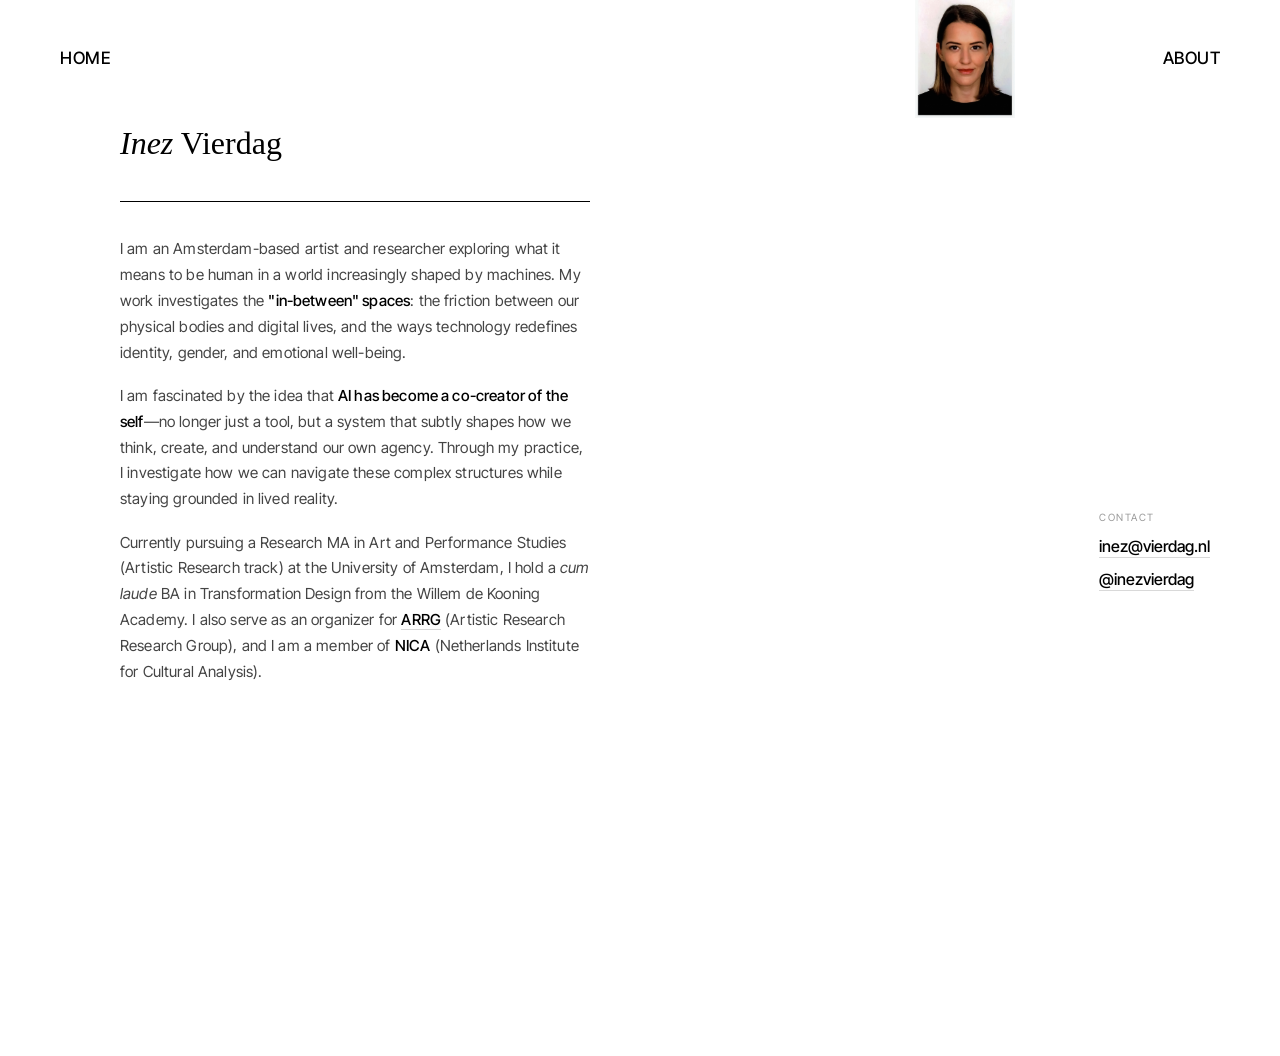
==== commit 0379b4c4: "fix(about): match degree program name to thesis title page" ====
--- a/about.html
+++ b/about.html
@@ -39,7 +39,7 @@
                 </p>
 
                 <p>
-                    Currently pursuing an MA in Artistic Research at the University of Amsterdam, I hold a <em>cum laude</em> BA in Transformation Design from the Willem de Kooning Academy. I also serve as an organizer for <strong><a href="https://asca.uva.nl/content/research-groups/artistic-research/artistic-research.html" target="_blank" class="inline-link">ARRG</a></strong> (Artistic Research Research Group), and I am a member of <strong>NICA</strong> (Netherlands Institute for Cultural Analysis).
+                    Currently pursuing a Research MA in Art and Performance Studies (Artistic Research track) at the University of Amsterdam, I hold a <em>cum laude</em> BA in Transformation Design from the Willem de Kooning Academy. I also serve as an organizer for <strong><a href="https://asca.uva.nl/content/research-groups/artistic-research/artistic-research.html" target="_blank" class="inline-link">ARRG</a></strong> (Artistic Research Research Group), and I am a member of <strong>NICA</strong> (Netherlands Institute for Cultural Analysis).
                 </p>
             </div>
         </section>
--- a/style.css
+++ b/style.css
@@ -58,7 +58,7 @@
     justify-content: space-between;
     align-items: center;
     flex-wrap: wrap;
-    font-size: 15px;
+    font-size: 17px;
     font-weight: 600;
     font-style: normal;
     text-transform: uppercase;
@@ -79,7 +79,7 @@
     font-family: var(--font-sans);
     display: block;
     font-weight: 500;
-    font-size: 15px;
+    font-size: 17px;
     letter-spacing: 0.5px;
     text-transform: uppercase;
     color: var(--color-ink);
@@ -117,6 +117,24 @@
     align-items: center;
     flex: 1 1 10;
     /* No extra padding for index-like look */
+}
+
+/* --- HOMEPAGE BACKGROUND WATERMARK --- */
+body.index-page {
+    position: relative;
+}
+
+body.index-page::before {
+    content: "";
+    position: fixed;
+    inset: 0;
+    background-image: url('assets/flower.png');
+    background-repeat: no-repeat;
+    background-position: center;
+    background-size: min(60vw, 700px);
+    opacity: 1;
+    z-index: 0;
+    pointer-events: none;
 }
 
 /* KINETIC CONTAINER */
@@ -180,38 +198,13 @@
     opacity: 1; 
 }
 
-/* FADE OTHERS */
-.kinetic-container:hover .list-row a {
-    opacity: 0.3; 
-    filter: blur(0px); 
-}
-
-.kinetic-container .list-row a:hover {
-    opacity: 1;
-}
-
-/* --- THE IMAGE CONTAINER --- */
-#ghost-container {
-    position: fixed;
-    z-index: 100; 
-    pointer-events: none; 
-    opacity: 0;
-    transition: opacity 0.3s ease; 
-    background: transparent !important;
-}
-
-#ghost-image {
-    display: block;
-    width: 350px; 
-    height: auto;
-    box-shadow: none !important; 
-    border: none !important;
-    background: transparent !important;
-}
-
-#ghost-image img {
-    background: transparent !important;
-    border: none !important;
+/* FADE OTHERS — only once a specific title is actually hovered,
+   not just because the cursor entered the list's bounding box.
+   :not(:hover) excludes the hovered link directly, rather than
+   relying on a second rule to win a specificity tie against :has(). */
+.kinetic-container:has(.list-row a:hover) .list-row a:not(:hover) {
+    opacity: 0.3;
+    filter: blur(0px);
 }
 
 /* =========================================
@@ -221,22 +214,30 @@
 body.project-page {
     background-color: var(--color-paper);
     margin: 0;
-    overflow: hidden; 
-    height: 100vh;
-    width: 100vw;
-}
-
+    overflow: hidden;
+}
+
+/* Fills the body's own (padded) content box — not the raw viewport, which
+   combined with body's padding under content-box sizing would make the
+   page ~120px wider/taller than the screen and get silently clipped by
+   overflow:hidden, pushing right/bottom-anchored content off-screen on
+   large monitors. */
 .split-layout {
     display: flex;
-    width: 100vw;
-    height: 100vh;
+    width: 100%;
+    max-width: 1600px;
+    margin: 0 auto;
+    height: 100%;
+    /* Center the (fixed-width) text+image pair as a block, so extra
+       space on a wide screen becomes equal margin on both sides
+       instead of piling up only on the right. */
+    justify-content: center;
 }
 
 
 /* --- LEFT COLUMN: ULTRA-WIDE --- */
 .text-column {
     width: var(--width-text-column);
-    max-width: 55vw;
     flex-shrink: 0;
     height: 100vh;
     padding: 0 120px 20px 60px; /* moved text higher by setting top padding to 0 */
@@ -288,7 +289,11 @@
 
 /* --- RIGHT SIDE: DYNAMIC SHAPE CANVAS --- */
 .display-area {
-    flex-grow: 1;
+    /* Fixed width so the composition (image size + the gap to the text)
+       stays constant as the window resizes — only the outer margin grows
+       or shrinks. Below the tablet breakpoint this switches back to
+       flexible sizing so it doesn't overflow narrower windows. */
+    flex: 0 1 700px;
     height: 90vh;
     position:relative;
     background-color: var(--color-paper);
@@ -301,13 +306,11 @@
 .about-page .display-area .contact-section {
     position: absolute;
     right: 10px;
-    left: 40px;
+    left: auto;
+    width: auto;
+    max-width: 320px;
     top: 390px;
     z-index: 10;
-    background: var(--color-paper);
-    padding: 1.5em 2em 1em 2em;
-    border-radius: 0 0 0 18px;
-    box-shadow: 0 4px 16px rgba(0,0,0,0.04);
     align-items: flex-end;
     text-align: left;
 }
@@ -316,7 +319,7 @@
 .stack-container {
     position: absolute;
     top: 50%;
-    left: -150px; 
+    left: 0;
     right: 0;
     transform: translateY(-50%);
     height: 80vh; 
@@ -329,17 +332,22 @@
 
 /* --- THE STACKED ITEMS --- */
 .stack-item {
+    /* Centered via inset + auto margins rather than relying on the
+       browser's "static position" fallback (which depends on the
+       other, invisible siblings and is unreliable across image sets). */
     position: absolute;
+    inset: 0;
+    margin: auto;
     width: auto;
     height: auto;
-    max-width: 80%; 
+    max-width: 80%;
     max-height: 60vh;
-    
-    opacity: 0; 
+
+    opacity: 0;
     filter: blur(10px);
-    pointer-events: none; 
-    
-    transition: 
+    pointer-events: none;
+
+    transition:
         opacity 2s cubic-bezier(0.25, 1, 0.5, 1), 
         filter 1s cubic-bezier(0.25, 1, 0.5, 1), 
         transform 1s cubic-bezier(0.25, 1, 0.5, 1);
@@ -639,6 +647,10 @@
         padding: 0 40px 20px 40px;
     }
 
+    .display-area {
+        flex: 1 1 auto;
+    }
+
     /* Anchor to the bottom instead of a fixed 390px from the top —
        at narrower widths the vertically-centered photo above would
        otherwise overlap this fixed position. */
@@ -727,6 +739,14 @@
         margin: 1rem auto;
     }
 
+    /* Take inactive items out of flow entirely — otherwise every stack-item
+       (opacity:0 or not) still occupies space as a flex child of
+       .stack-container, and with more than a couple of images that row
+       overflows and the visible one can end up centered off-screen. */
+    .stack-item:not(.vivid):not(.pinned) {
+        display: none;
+    }
+
     .vimeo-wrapper iframe,
     #media-4 video {
         width: 100%;
@@ -742,7 +762,7 @@
     }
 
     nav a {
-        font-size: 15px;
+        font-size: 17px;
     }
 
     /* Contact section stacks below everything on About */
@@ -781,12 +801,4 @@
     .year {
         font-size: 3vw;
     }
-
-    #ghost-container, #ghost-image {
-        width: 90%;
-        max-width: 300px;
-        margin: 0 auto;
-        left: 50%;
-        transform: translateX(-50%);
-    }
 }
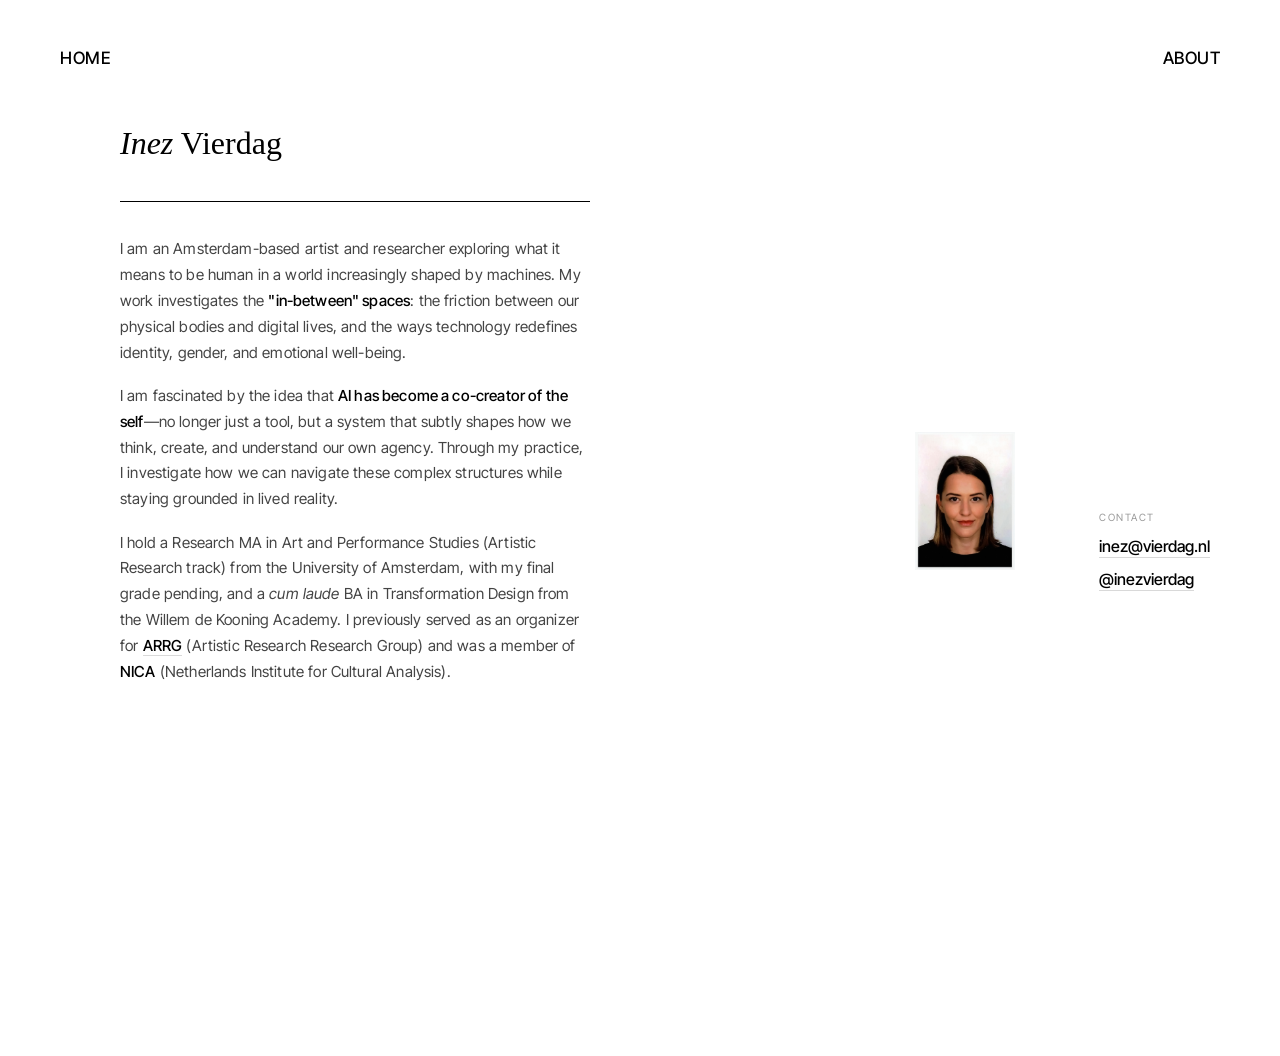
==== commit a9fb26ab: "fix(about): update bio to reflect completed rMA and past ARRG/NICA roles" ====
--- a/about.html
+++ b/about.html
@@ -39,7 +39,7 @@
                 </p>
 
                 <p>
-                    Currently pursuing a Research MA in Art and Performance Studies (Artistic Research track) at the University of Amsterdam, I hold a <em>cum laude</em> BA in Transformation Design from the Willem de Kooning Academy. I also serve as an organizer for <strong><a href="https://asca.uva.nl/content/research-groups/artistic-research/artistic-research.html" target="_blank" class="inline-link">ARRG</a></strong> (Artistic Research Research Group), and I am a member of <strong>NICA</strong> (Netherlands Institute for Cultural Analysis).
+                    I hold a Research MA in Art and Performance Studies (Artistic Research track) from the University of Amsterdam, with my final grade pending, and a <em>cum laude</em> BA in Transformation Design from the Willem de Kooning Academy. I previously served as an organizer for <strong><a href="https://asca.uva.nl/content/research-groups/artistic-research/artistic-research.html" target="_blank" class="inline-link">ARRG</a></strong> (Artistic Research Research Group) and was a member of <strong>NICA</strong> (Netherlands Institute for Cultural Analysis).
                 </p>
             </div>
         </section>
--- a/style.css
+++ b/style.css
@@ -621,11 +621,10 @@
 /* --- ABOUT PAGE IMAGE  --- */
 
 .about-page #about-image {
-    max-height: 40vh !important; 
-    width: auto;                 
-    max-width: 100px;        
+    max-height: 40vh !important;
+    width: auto;
+    max-width: 100px;
     display: block;
-    margin-top: -10rem;        
 }
 
 
@@ -787,8 +786,18 @@
     /* Kinetic homepage list, simplified */
     .kinetic-container {
         height: auto;
-        padding-top: 16px;
+        padding-top: 96px; /* clears the fixed nav, which isn't in normal flow — generous margin for cross-browser font-metric differences (e.g. iOS Safari) */
         padding-bottom: 16px;
+    }
+
+    /* The flower watermark is centered in the full viewport (position:fixed),
+       but on mobile the list is short and sits at the top — so a
+       viewport-centered background ends up floating far below it with a
+       big empty gap on both sides. Anchor it to the content instead. */
+    body.index-page::before {
+        position: absolute;
+        background-size: 70vw;
+        background-position: center 250px;
     }
 
     .list-row {
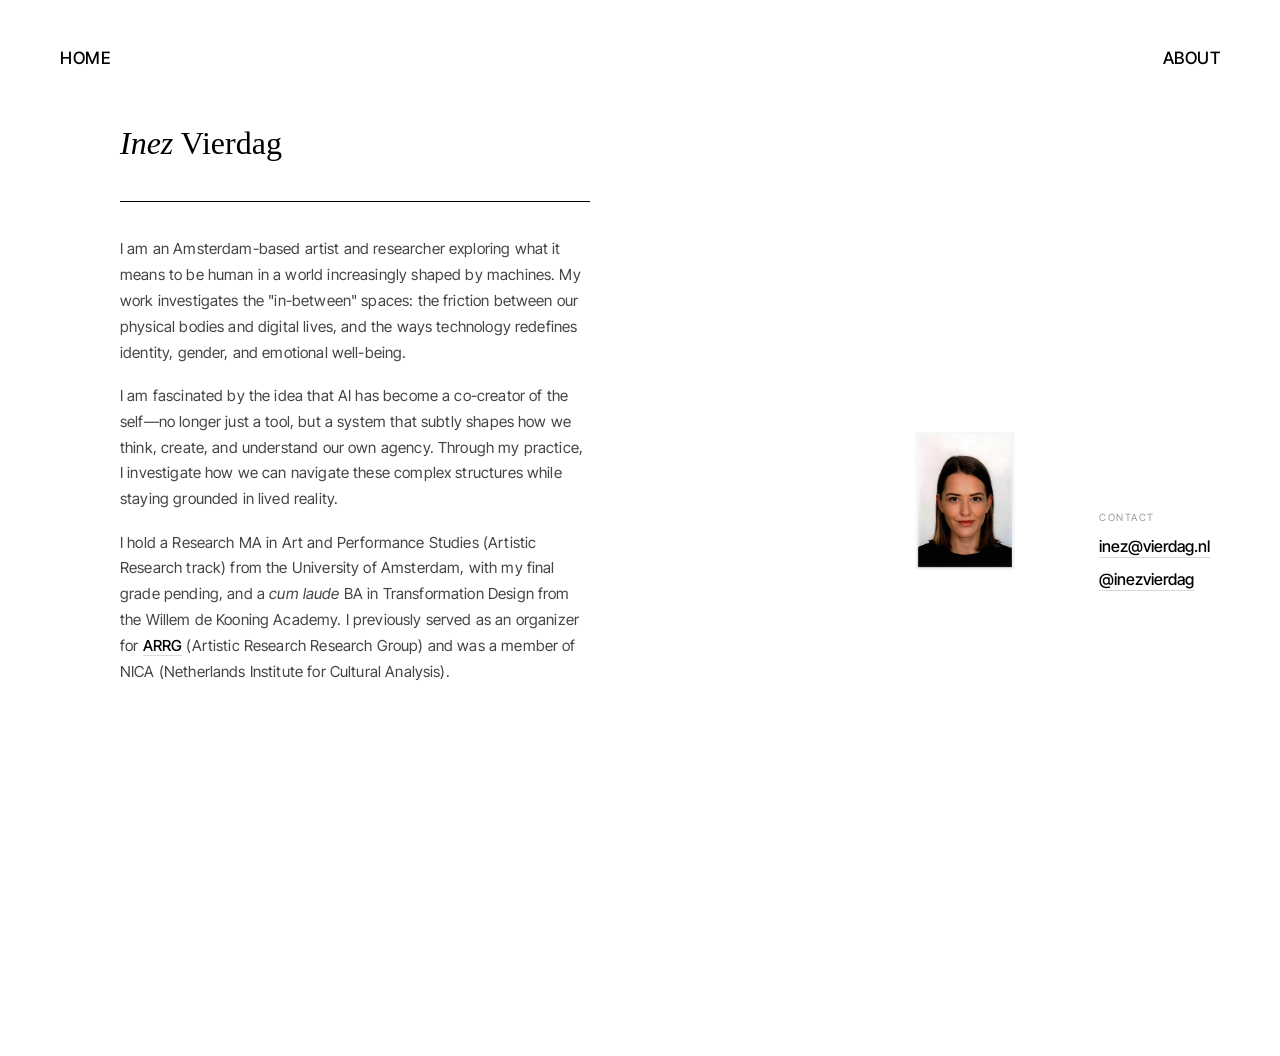
==== commit 2974046b: "style(about): remove bold from non-link text, keep it only on links" ====
--- a/about.html
+++ b/about.html
@@ -31,15 +31,15 @@
             </div>
             <div class="project-abstract">
                 <p>
-                    I am an Amsterdam-based artist and researcher exploring what it means to be human in a world increasingly shaped by machines. My work investigates the <strong>"in-between" spaces</strong>: the friction between our physical bodies and digital lives, and the ways technology redefines identity, gender, and emotional well-being.
+                    I am an Amsterdam-based artist and researcher exploring what it means to be human in a world increasingly shaped by machines. My work investigates the "in-between" spaces: the friction between our physical bodies and digital lives, and the ways technology redefines identity, gender, and emotional well-being.
                 </p>
                 
                 <p>
-                    I am fascinated by the idea that <strong>AI has become a co-creator of the self</strong>—no longer just a tool, but a system that subtly shapes how we think, create, and understand our own agency. Through my practice, I investigate how we can navigate these complex structures while staying grounded in lived reality.
+                    I am fascinated by the idea that AI has become a co-creator of the self—no longer just a tool, but a system that subtly shapes how we think, create, and understand our own agency. Through my practice, I investigate how we can navigate these complex structures while staying grounded in lived reality.
                 </p>
 
                 <p>
-                    I hold a Research MA in Art and Performance Studies (Artistic Research track) from the University of Amsterdam, with my final grade pending, and a <em>cum laude</em> BA in Transformation Design from the Willem de Kooning Academy. I previously served as an organizer for <strong><a href="https://asca.uva.nl/content/research-groups/artistic-research/artistic-research.html" target="_blank" class="inline-link">ARRG</a></strong> (Artistic Research Research Group) and was a member of <strong>NICA</strong> (Netherlands Institute for Cultural Analysis).
+                    I hold a Research MA in Art and Performance Studies (Artistic Research track) from the University of Amsterdam, with my final grade pending, and a <em>cum laude</em> BA in Transformation Design from the Willem de Kooning Academy. I previously served as an organizer for <strong><a href="https://asca.uva.nl/content/research-groups/artistic-research/artistic-research.html" target="_blank" class="inline-link">ARRG</a></strong> (Artistic Research Research Group) and was a member of NICA (Netherlands Institute for Cultural Analysis).
                 </p>
             </div>
         </section>
